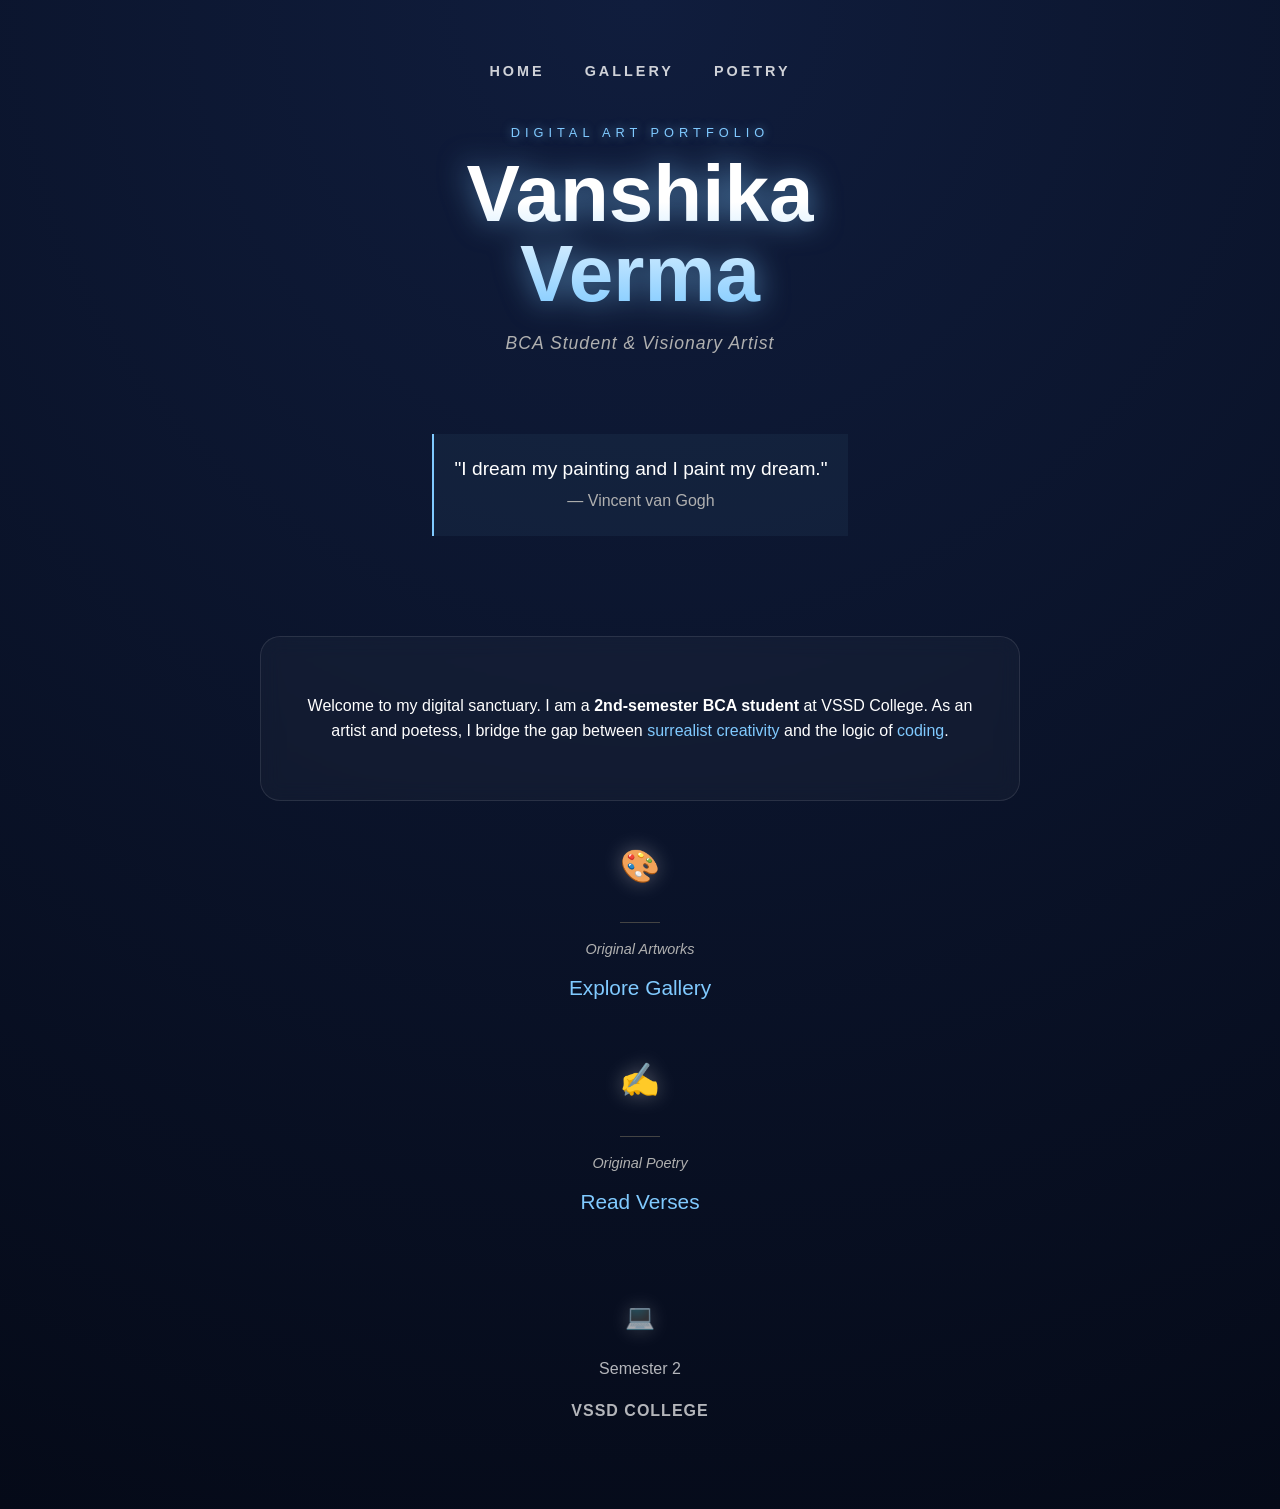
==== index.html @ b209ad82 "Add files via upload" ====
<!DOCTYPE html>
<html lang="en">
<head>
    <meta charset="UTF-8">
    <meta name="viewport" content="width=device-width, initial-scale=1.0">
    <title>Vanshika Verma | Digital Art Portfolio</title>
    <style>
        :root {
            --bg-color: #050a18;
            --accent-blue: #80caff;
            --deep-blue: #1a2a4a;
            --glow-color: rgba(128, 202, 255, 0.6);
            --text-gray: #b0b0b0;
        }

        * {
            box-sizing: border-box;
            scroll-behavior: smooth;
        }

        body {
            margin: 0;
            padding: 0;
            font-family: 'Inter', -apple-system, BlinkMacSystemFont, "Segoe UI", Roboto, sans-serif;
            background: radial-gradient(circle at top, #101d3d 0%, var(--bg-color) 100%);
            color: white;
            text-align: center;
            overflow-x: hidden;
            line-height: 1.6;
        }

        /* Fade-in Animation */
        @keyframes fadeInUp {
            from { opacity: 0; transform: translateY(20px); }
            to { opacity: 1; transform: translateY(0); }
        }

        .container {
            max-width: 800px;
            margin: 0 auto;
            padding: 20px;
            animation: fadeInUp 1s ease-out;
        }

        /* Navigation */
        nav {
            padding: 40px 0;
            display: flex;
            justify-content: center;
            gap: 40px;
        }

        nav a {
            color: white;
            text-decoration: none;
            font-size: 0.9rem;
            text-transform: uppercase;
            letter-spacing: 3px;
            font-weight: 600;
            transition: 0.4s;
            opacity: 0.8;
        }

        nav a:hover {
            opacity: 1;
            color: var(--accent-blue);
            text-shadow: 0 0 8px var(--glow-color);
        }

        /* Hero Section */
        .header-tag {
            font-size: 0.8rem;
            letter-spacing: 5px;
            color: var(--accent-blue);
            text-shadow: 0 0 10px var(--glow-color);
            margin-bottom: 10px;
            display: block;
        }

        .hero-name {
            font-size: clamp(3rem, 10vw, 5rem);
            margin: 0;
            font-weight: 800;
            background: linear-gradient(to bottom, #ffffff 30%, var(--accent-blue) 100%);
            -webkit-background-clip: text;
            -webkit-text-fill-color: transparent;
            filter: drop-shadow(0 0 15px var(--glow-color));
            line-height: 1;
        }

        .subtitle {
            margin-top: 15px;
            font-style: italic;
            color: var(--text-gray);
            font-size: 1.1rem;
            letter-spacing: 1px;
        }

        /* Quote Styling */
        .quote-box {
            margin: 60px 0;
            padding: 20px;
            border-left: 2px solid var(--accent-blue);
            background: rgba(128, 202, 255, 0.05);
            display: inline-block;
            font-size: 1.2rem;
        }

        /* Info Cards */
        .info-card {
            background: rgba(255, 255, 255, 0.03);
            border: 1px solid rgba(255, 255, 255, 0.1);
            backdrop-filter: blur(10px);
            border-radius: 20px;
            padding: 40px;
            margin: 40px 0;
            transition: 0.3s;
        }

        .info-card:hover {
            border-color: var(--accent-blue);
            box-shadow: 0 10px 30px rgba(0, 0, 0, 0.5);
        }

        /* Section Styling */
        .section-item {
            margin-bottom: 50px;
        }

        .icon-circle {
            font-size: 2rem;
            margin-bottom: 15px;
            display: inline-block;
            filter: drop-shadow(0 0 10px rgba(255,255,255,0.3));
        }

        .divider {
            width: 40px;
            height: 1px;
            background: #444;
            margin: 15px auto;
        }

        .label {
            color: var(--text-gray);
            font-size: 0.9rem;
            font-style: italic;
            display: block;
            margin-bottom: 10px;
        }

        .explore-btn {
            color: var(--accent-blue);
            text-decoration: none;
            font-size: 1.3rem;
            font-weight: 500;
            transition: 0.3s;
            position: relative;
        }

        .explore-btn::after {
            content: '';
            position: absolute;
            width: 0;
            height: 1px;
            bottom: -5px;
            left: 0;
            background-color: var(--accent-blue);
            transition: 0.3s;
        }

        .explore-btn:hover::after {
            width: 100%;
        }

        .explore-btn:hover {
            text-shadow: 0 0 15px var(--glow-color);
        }

        /* Footer Info */
        .footer-info {
            margin-top: 80px;
            padding-bottom: 50px;
            opacity: 0.7;
        }

        .college-name {
            font-weight: bold;
            color: white;
            letter-spacing: 1px;
        }

    </style>
</head>
<body>

    <div class="container">
        <nav>
            <a href="index.html">Home</a>
            <a href="gallery.html">Gallery</a>
            <a href="poetry.html">Poetry</a>
        </nav>

        <span class="header-tag">DIGITAL ART PORTFOLIO</span>
        <h1 class="hero-name">Vanshika<br>Verma</h1>
        <p class="subtitle">BCA Student & Visionary Artist</p>

        <div class="quote-box">
            "I dream my painting and I paint my dream."<br>
            <small style="color: var(--text-gray);">— Vincent van Gogh</small>
        </div>

        <div class="info-card">
            <p>
                Welcome to my digital sanctuary. I am a <span style="color:white; font-weight:600;">2nd-semester BCA student</span> 
                at VSSD College. As an artist and poetess, I bridge the gap between 
                <span style="color: var(--accent-blue);">surrealist creativity</span> and the logic of <span style="color: var(--accent-blue);">coding</span>.
            </p>
        </div>

        <div class="section-item">
            <span class="icon-circle">🎨</span>
            <div class="divider"></div>
            <span class="label">Original Artworks</span>
            <a href="#" class="explore-btn">Explore Gallery</a>
        </div>

        <div class="section-item">
            <span class="icon-circle">✍️</span>
            <div class="divider"></div>
            <span class="label">Original Poetry</span>
            <a href="#" class="explore-btn">Read Verses</a>
        </div>

        <div class="footer-info">
            <span class="icon-circle" style="font-size: 1.5rem;">💻</span>
            <p style="margin: 5px 0;">Semester 2</p>
            <p class="college-name">VSSD COLLEGE</p>
        </div>
    </div>

</body>
</html>
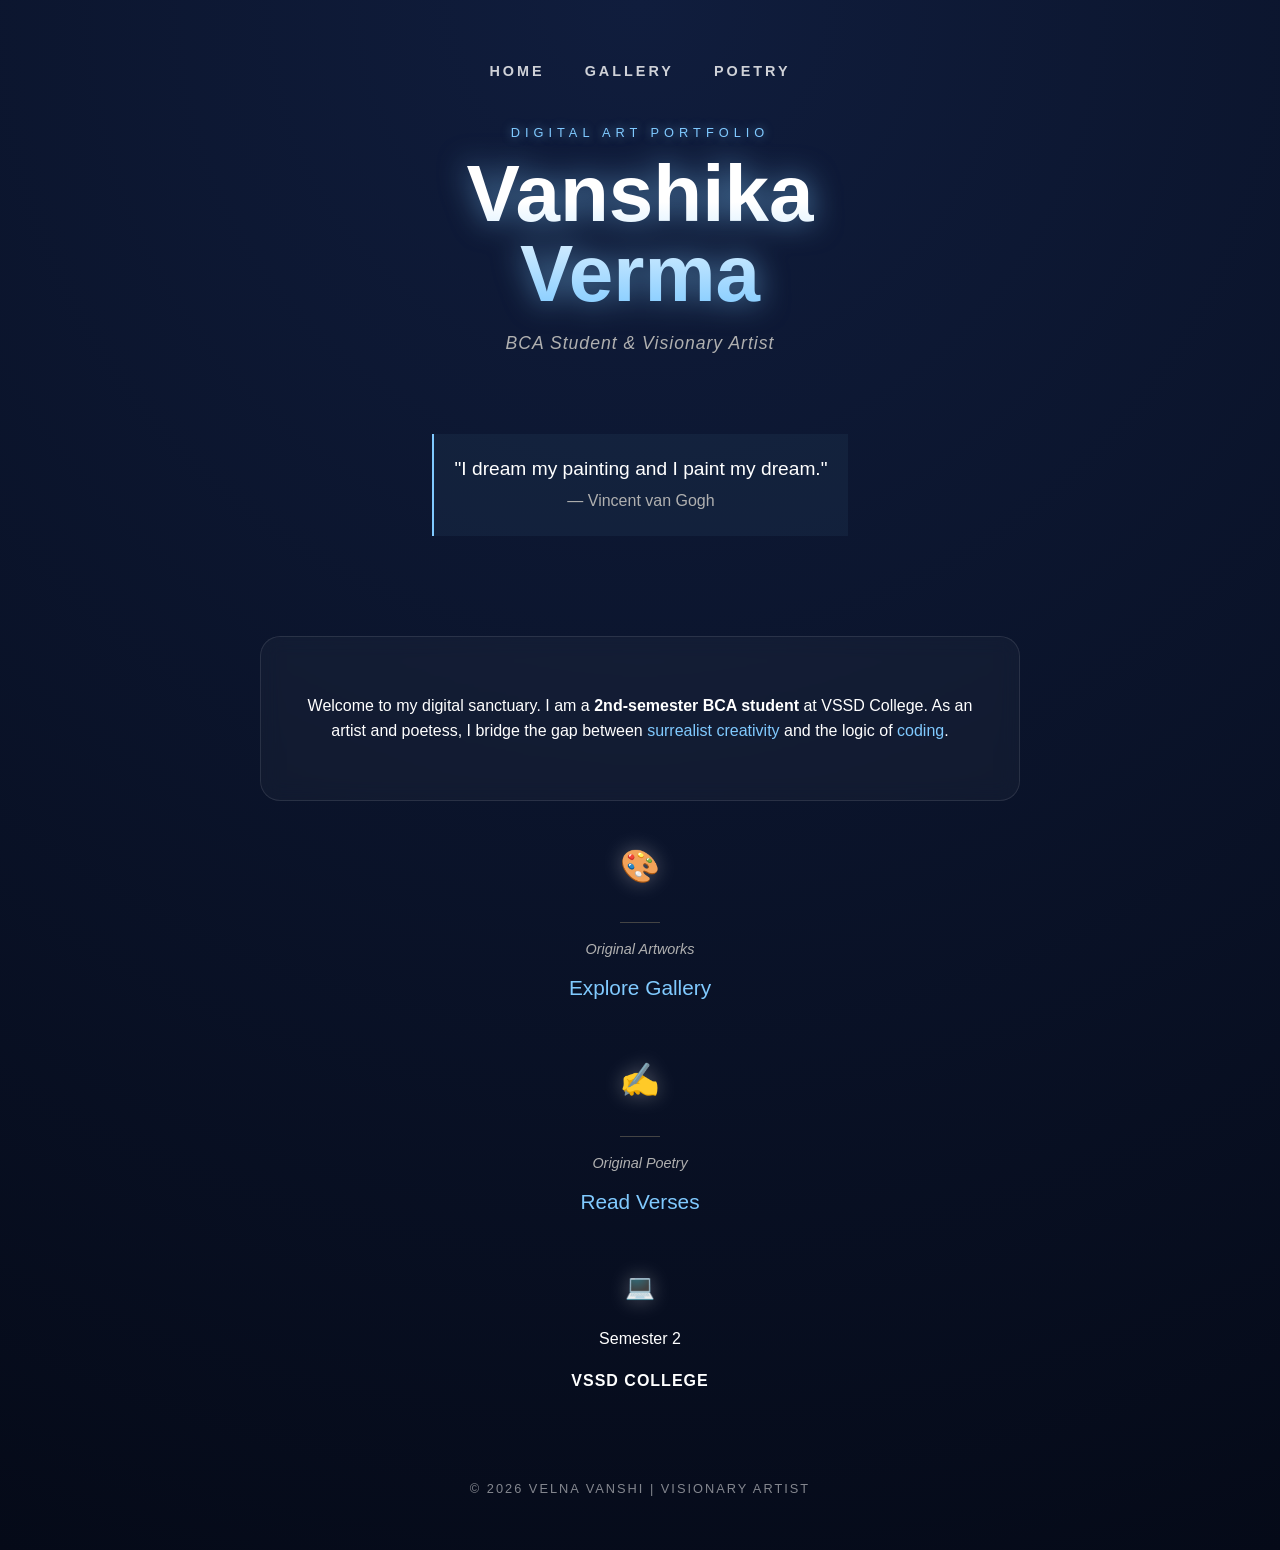
==== commit 783b7fdc: "Add files via upload" ====
--- a/index.html
+++ b/index.html
@@ -177,11 +177,11 @@
             text-shadow: 0 0 15px var(--glow-color);
         }
 
-        /* Footer Info */
-        .footer-info {
-            margin-top: 80px;
-            padding-bottom: 50px;
-            opacity: 0.7;
+        footer {
+            margin: 50px 0;
+            opacity: 0.5;
+            font-size: 0.8rem;
+            letter-spacing: 2px;
         }
 
         .college-name {
@@ -238,7 +238,10 @@
             <p class="college-name">VSSD COLLEGE</p>
         </div>
     </div>
-
+   
+    <footer>&copy; 2026 VELNA VANSHI |    VISIONARY ARTIST</footer>
+    
+    
 </body>
 </html>
 
